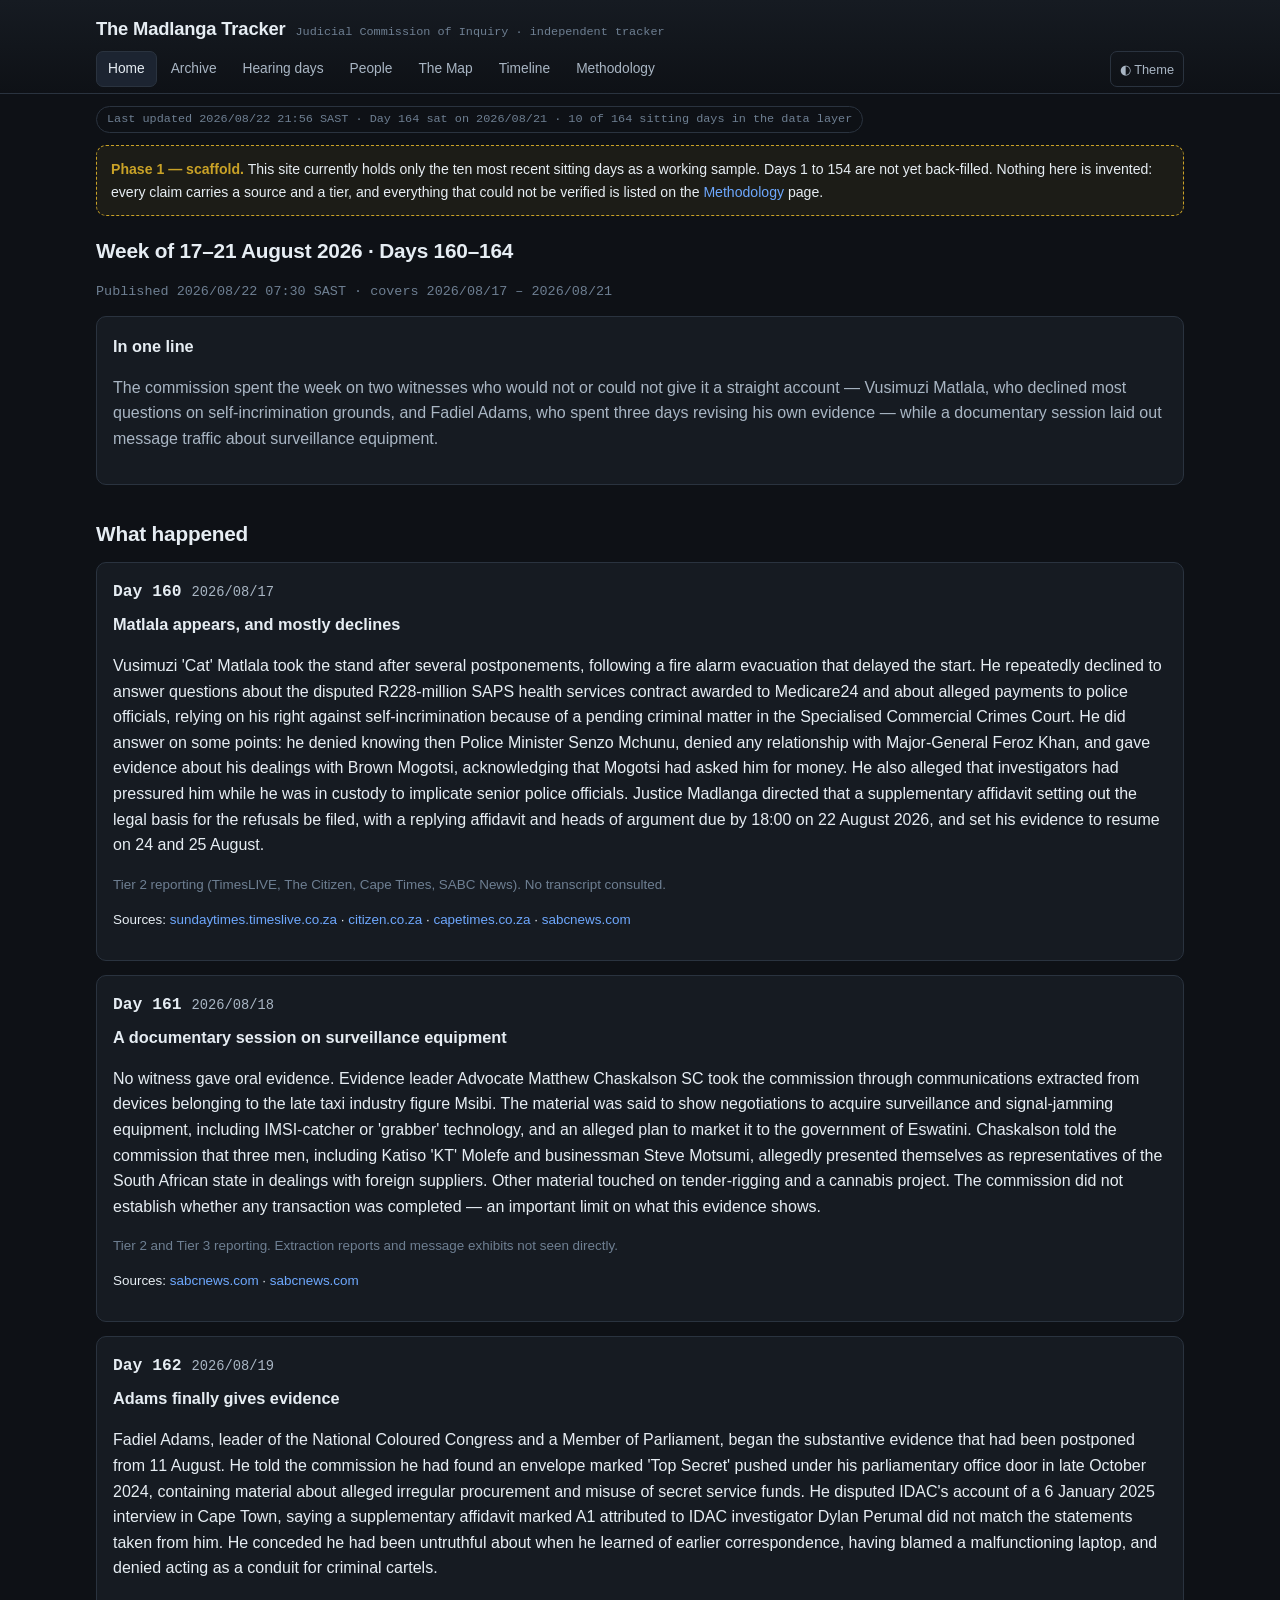
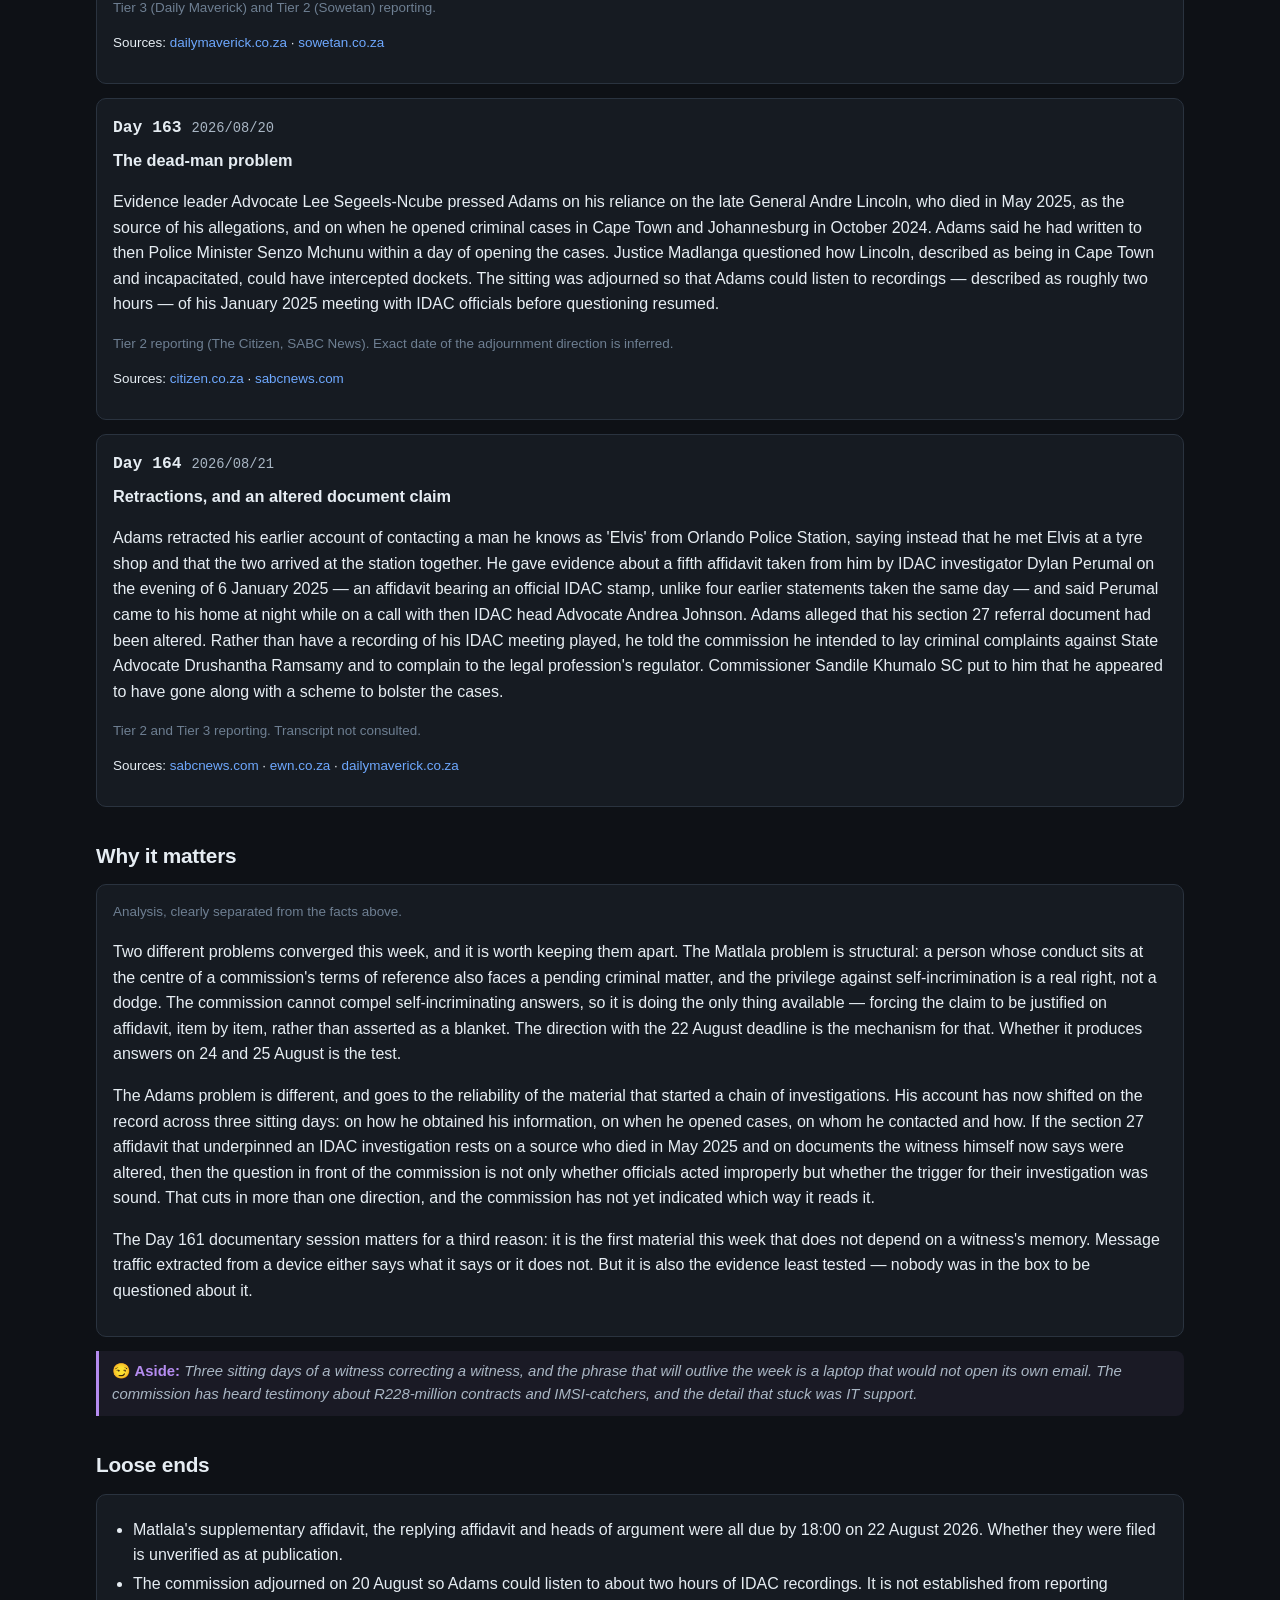
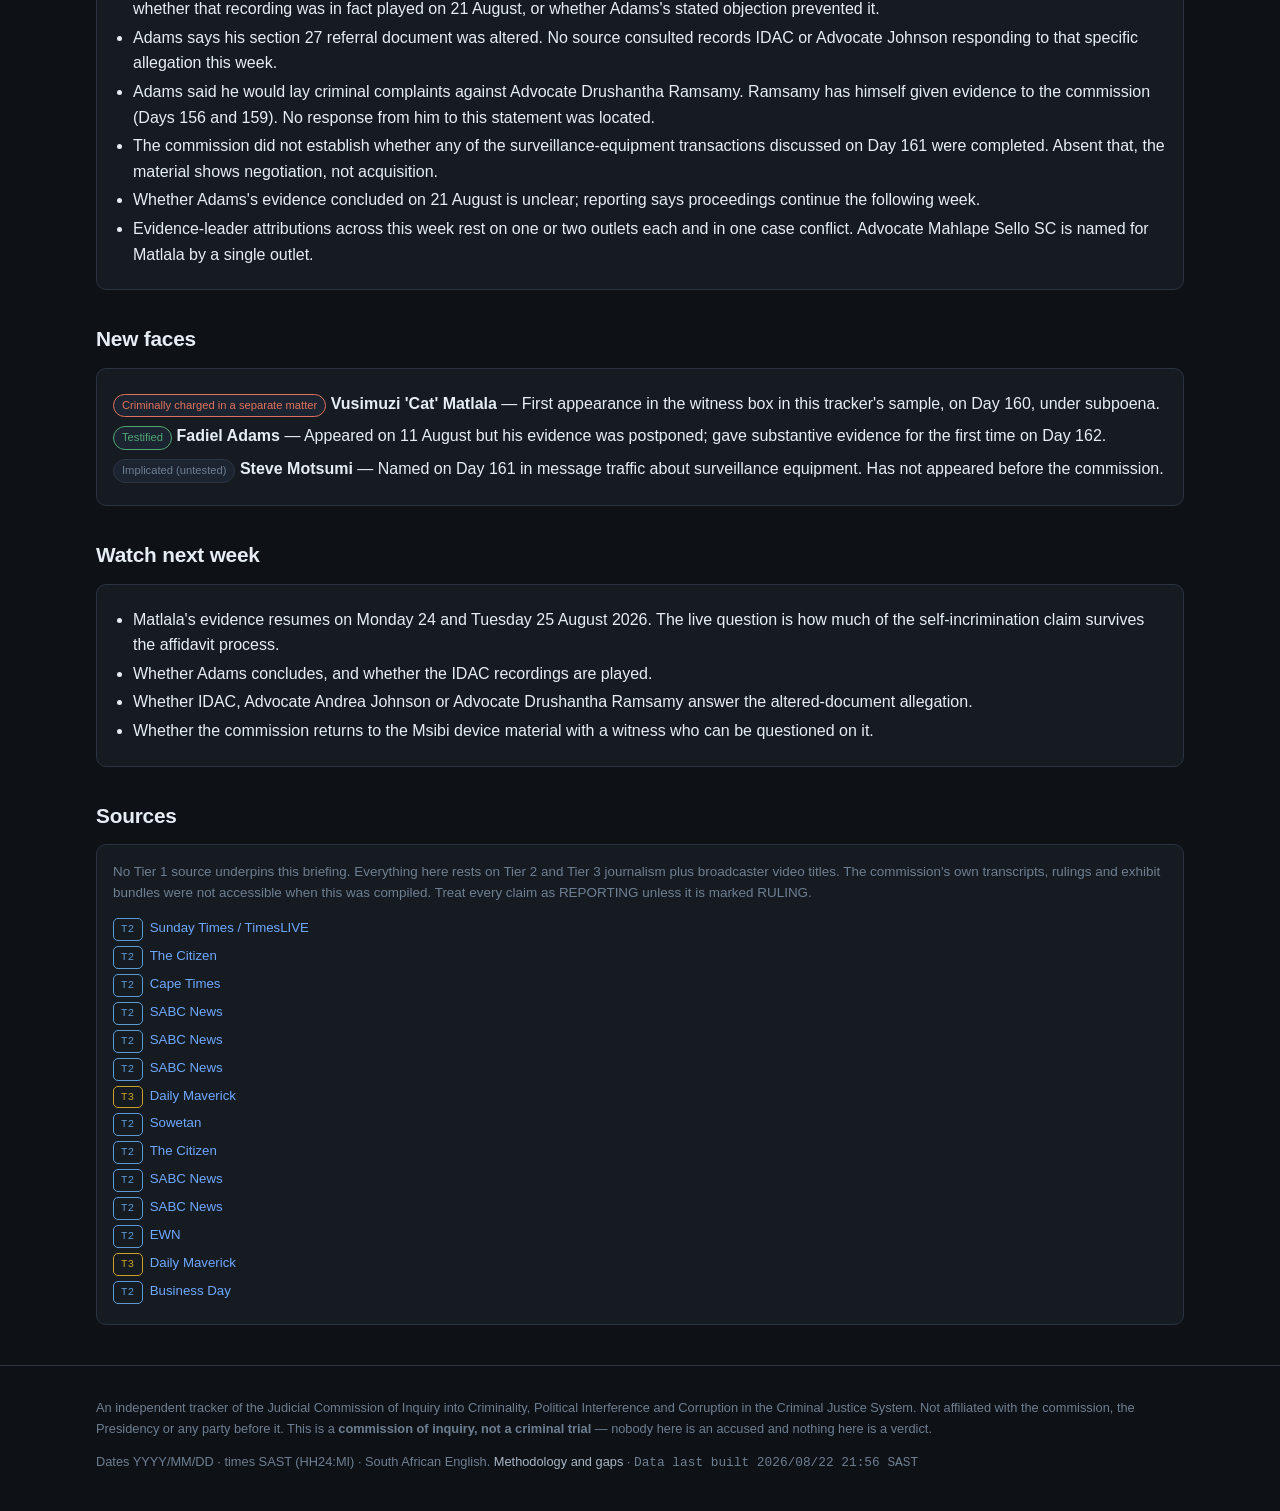
==== index.html @ 0e936487 "Phase 1: data layer, site shell, force-directed map, first briefing Ten most recent sitting days (15" ====
<!doctype html>
<html lang="en-ZA" data-theme="dark">
<head>
<meta charset="utf-8">
<meta name="viewport" content="width=device-width, initial-scale=1">
<title>Home · The Madlanga Tracker</title>
<meta name="description" content="This week's briefing on the Madlanga Commission of Inquiry.">
<meta name="colour-scheme" content="dark light">
<meta name="color-scheme" content="dark light">
<link rel="stylesheet" href="assets/css/app.css">
<link rel="icon" href="data:image/svg+xml,<svg xmlns='http://www.w3.org/2000/svg' viewBox='0 0 32 32'><rect width='32' height='32' rx='6' fill='%230e1116'/><text x='16' y='23' font-size='19' font-family='monospace' text-anchor='middle' fill='%236ea8fe'>M</text></svg>">
</head>
<body>
<main class="wrap" id="main">
<p class="stamp" id="stamp">Loading…</p>

<div class="notice" id="phase-notice"><strong>Phase 1 — scaffold.</strong>
This site currently holds only the ten most recent sitting days as a working sample.
Days 1 to <span id="pn-first">…</span> are not yet back-filled. Nothing here is invented: every
claim carries a source and a tier, and everything that could not be verified is listed on the
<a href="methodology.html">Methodology</a> page.</div>
<div id="brief"></div>
</main>
<script src="assets/js/core.js"></script>

<script>
MT.chrome();

(async () => {
  const [meta, idx] = await Promise.all([MT.data('meta'), MT.briefing('index.json')]);
  document.getElementById('pn-first').textContent = (meta.latest_day - meta.days_in_data);
  document.getElementById('stamp').textContent =
    'Last updated ' + meta.last_updated + ' · Day ' + meta.latest_day + ' sat on ' + meta.latest_day_date +
    ' · ' + meta.days_in_data + ' of ' + meta.latest_day + ' sitting days in the data layer';

  if (!idx.length) { document.getElementById('brief').innerHTML = '<p class="empty">No briefing published yet.</p>'; return; }
  const b = await MT.briefing(idx[0].file);
  const link = (u) => `<a href="${MT.esc(u)}" target="_blank" rel="noopener noreferrer">${MT.esc(MT.host(u))}</a>`;

  document.getElementById('brief').innerHTML = `
    <h2 style="margin-top:8px">${MT.esc(b.title)}</h2>
    <p class="muted small mono">Published ${MT.esc(b.published)} · covers ${MT.esc(b.covers.from)} – ${MT.esc(b.covers.to)}</p>

    <div class="card"><h3 style="margin-top:0">In one line</h3><p class="lead">${MT.esc(b.in_one_line)}</p></div>

    <h2>What happened</h2>
    ${b.what_happened.map(d => `<article class="card">
      <div class="dayhead"><span class="num">Day ${d.day}</span><span class="date">${MT.esc(d.date)}</span></div>
      <h3 style="margin:4px 0 6px">${MT.esc(d.heading)}</h3>
      <p>${MT.esc(d.body)}</p>
      <p class="small muted">${MT.esc(d.tier_note)}</p>
      <p class="small">Sources: ${d.sources.map(link).join(' · ')}</p>
    </article>`).join('')}

    <h2>Why it matters</h2>
    <div class="card"><p class="small muted" style="margin-top:0">Analysis, clearly separated from the facts above.</p>
      ${b.why_it_matters.split('\n\n').map(p => `<p>${MT.esc(p)}</p>`).join('')}</div>

    ${b.aside ? `<p class="aside-joke">${MT.esc(b.aside)}</p>` : ''}

    <h2>Loose ends</h2>
    <div class="card"><ul class="tight">${b.loose_ends.map(x => `<li>${MT.esc(x)}</li>`).join('')}</ul></div>

    <h2>New faces</h2>
    <div class="card">${b.new_faces.map(n =>
      `<p style="margin:6px 0">${MT.statusPill(n.status)} <strong>${MT.esc(n.name)}</strong> — ${MT.esc(n.note)}</p>`).join('')}</div>

    <h2>Watch next week</h2>
    <div class="card"><ul class="tight">${b.watch_next_week.map(x => `<li>${MT.esc(x)}</li>`).join('')}</ul></div>

    <h2>Sources</h2>
    <div class="card">
      <p class="small muted" style="margin-top:0">${MT.esc(b.tier_summary)}</p>
      ${MT.sourceList(b.sources.map(s => ({...s, retrieved: '', partial: false})))}
    </div>`;
})().catch(e => document.getElementById('brief').innerHTML =
  '<p class="empty">Could not load the briefing: ' + MT.esc(e.message) + '</p>');

</script>
</body>
</html>
---- assets/css/app.css ----
/* The Madlanga Tracker — dark-mode default, mobile-first, no framework, no build step. */

:root {
  --bg:        #0e1116;
  --bg-2:      #161b22;
  --bg-3:      #1c2431;
  --line:      #2a333f;
  --line-soft: #212936;
  --fg:        #e6edf3;
  --fg-2:      #a9b6c4;
  --fg-3:      #6e7f92;
  --accent:    #6ea8fe;
  --accent-2:  #b58cf0;

  --t1: #4ea672;   /* EVIDENCE  */
  --t2: #5b9bd5;   /* mainstream */
  --t3: #c9a227;   /* investigative */
  --t4: #6e7f92;   /* reference */
  --ruling: #b58cf0;
  --court:  #4ea672;
  --warn:   #e2725b;

  --ws-kzn-pktt: #e2725b;
  --ws-idac-npa: #5b9bd5;
  --ws-matlala-saps-contract: #c9a227;
  --ws-crime-intelligence: #7d9e5c;
  --ws-political-interference: #9b7bb8;

  --radius: 10px;
  --mono: ui-monospace, SFMono-Regular, "SF Mono", Menlo, Consolas, monospace;
  --sans: -apple-system, BlinkMacSystemFont, "Segoe UI", Inter, Roboto, "Helvetica Neue", Arial, sans-serif;
  --maxw: 1120px;
}

html[data-theme="light"] {
  --bg: #fbfcfd; --bg-2: #ffffff; --bg-3: #f2f5f8;
  --line: #d8e0e8; --line-soft: #e8eef4;
  --fg: #16202b; --fg-2: #4c5c6d; --fg-3: #78899b;
  --accent: #1f5fbf; --accent-2: #7040b8;
  --t1:#1f7a4d; --t2:#1f5fbf; --t3:#96760d; --t4:#78899b;
  --ruling:#7040b8; --court:#1f7a4d; --warn:#b8442c;
}

* { box-sizing: border-box; }

html { -webkit-text-size-adjust: 100%; }

body {
  margin: 0;
  background: var(--bg);
  color: var(--fg);
  font-family: var(--sans);
  font-size: 16px;
  line-height: 1.6;
  -webkit-font-smoothing: antialiased;
}

a { color: var(--accent); text-decoration: none; }
a:hover { text-decoration: underline; }

.wrap { max-width: var(--maxw); margin: 0 auto; padding: 0 16px; }

/* ---------- header ---------- */
header.site {
  border-bottom: 1px solid var(--line);
  background: linear-gradient(180deg, var(--bg-2), var(--bg));
  position: sticky; top: 0; z-index: 40;
  backdrop-filter: blur(8px);
}
.brand { display: flex; align-items: baseline; gap: 10px; padding: 14px 0 8px; flex-wrap: wrap; }
.brand h1 { font-size: 1.15rem; margin: 0; letter-spacing: -0.01em; }
.brand h1 a { color: var(--fg); }
.brand .sub { color: var(--fg-3); font-size: 0.74rem; font-family: var(--mono); }
nav.site { display: flex; gap: 2px; overflow-x: auto; padding-bottom: 6px; scrollbar-width: none; }
nav.site::-webkit-scrollbar { display: none; }
nav.site a {
  color: var(--fg-2); font-size: 0.86rem; padding: 6px 11px; border-radius: 7px;
  white-space: nowrap; border: 1px solid transparent;
}
nav.site a:hover { background: var(--bg-3); text-decoration: none; color: var(--fg); }
nav.site a[aria-current="page"] { background: var(--bg-3); color: var(--fg); border-color: var(--line); }
.theme-btn {
  margin-left: auto; background: none; border: 1px solid var(--line); color: var(--fg-2);
  border-radius: 7px; padding: 5px 9px; cursor: pointer; font-size: 0.8rem; flex: none;
}

/* ---------- layout ---------- */
main { padding: 26px 0 72px; }
h2 { font-size: 1.3rem; margin: 32px 0 12px; letter-spacing: -0.01em; }
h3 { font-size: 1.02rem; margin: 22px 0 8px; }
.lead { color: var(--fg-2); }
.muted { color: var(--fg-3); }
.small { font-size: 0.84rem; }
.mono { font-family: var(--mono); }

.stamp {
  font-family: var(--mono); font-size: 0.74rem; color: var(--fg-3);
  border: 1px solid var(--line); border-radius: 999px; padding: 3px 10px; display: inline-block;
}

.card {
  background: var(--bg-2); border: 1px solid var(--line); border-radius: var(--radius);
  padding: 16px; margin-bottom: 14px;
}
.grid { display: grid; gap: 12px; }
@media (min-width: 720px) { .grid.two { grid-template-columns: 1fr 1fr; } }

/* ---------- badges ---------- */
.badge {
  display: inline-block; font-family: var(--mono); font-size: 0.66rem; letter-spacing: 0.05em;
  text-transform: uppercase; padding: 2px 7px; border-radius: 5px; border: 1px solid;
  vertical-align: middle; white-space: nowrap;
}
.tier-1 { color: var(--t1); border-color: var(--t1); }
.tier-2 { color: var(--t2); border-color: var(--t2); }
.tier-3 { color: var(--t3); border-color: var(--t3); }
.tier-4 { color: var(--t4); border-color: var(--t4); }
.lbl-EVIDENCE  { color: var(--t1); border-color: var(--t1); }
.lbl-RULING    { color: var(--ruling); border-color: var(--ruling); }
.lbl-COURT     { color: var(--court); border-color: var(--court); }
.lbl-REPORTING { color: var(--t3); border-color: var(--t3); }
.lbl-PARTIAL   { color: var(--warn); border-color: var(--warn); }

.status {
  display: inline-block; font-size: 0.7rem; padding: 2px 8px; border-radius: 999px;
  border: 1px solid var(--line); background: var(--bg-3); color: var(--fg-2); white-space: nowrap;
}
.status[data-s="Testified"] { color: var(--t1); border-color: var(--t1); }
.status[data-s^="Implicated (denied)"] { color: var(--accent-2); border-color: var(--accent-2); }
.status[data-s^="Implicated (not"] { color: var(--t3); border-color: var(--t3); }
.status[data-s^="Implicated (unt"] { color: var(--fg-3); }
.status[data-s^="Criminally"] { color: var(--warn); border-color: var(--warn); }
.status[data-s="Commission official"] { color: var(--t2); border-color: var(--t2); }

.ws-dot { display:inline-block; width:9px; height:9px; border-radius:50%; margin-right:6px; vertical-align: baseline; }

/* ---------- aside / humour ---------- */
.aside-joke {
  font-style: italic; color: var(--fg-2); border-left: 3px solid var(--accent-2);
  background: color-mix(in srgb, var(--accent-2) 7%, transparent);
  padding: 9px 13px; border-radius: 0 8px 8px 0; margin: 14px 0; font-size: 0.93rem;
}
.aside-joke::before { content: "😏 Aside: "; font-style: normal; font-weight: 600; color: var(--accent-2); }

/* ---------- day cards ---------- */
.day { border-left: 3px solid var(--line); }
.day .head, .dayhead { display: flex; gap: 10px; align-items: baseline; flex-wrap: wrap; margin-bottom: 6px; }
.dayhead .num { font-family: var(--mono); font-size: 1.02rem; font-weight: 700; }
.dayhead .date { font-family: var(--mono); color: var(--fg-2); font-size: 0.86rem; }
.day .num { font-family: var(--mono); font-size: 1.02rem; font-weight: 700; }
.day .date { font-family: var(--mono); color: var(--fg-2); font-size: 0.86rem; }
.day .who { color: var(--fg-2); font-size: 0.88rem; }
.day p.sum { margin: 8px 0; }
details { margin-top: 8px; }
details > summary {
  cursor: pointer; color: var(--fg-2); font-size: 0.85rem; list-style: none;
  padding: 5px 0; user-select: none;
}
details > summary::-webkit-details-marker { display: none; }
details > summary::before { content: "▸ "; color: var(--fg-3); }
details[open] > summary::before { content: "▾ "; }
blockquote.q {
  margin: 8px 0; padding: 7px 12px; border-left: 2px solid var(--fg-3);
  background: var(--bg-3); border-radius: 0 7px 7px 0; font-size: 0.93rem;
}
blockquote.q cite { display: block; color: var(--fg-3); font-size: 0.78rem; font-style: normal; margin-top: 4px; }
ul.tight { margin: 6px 0; padding-left: 20px; }
ul.tight li { margin: 3px 0; }
ul.srcs { list-style: none; padding: 0; margin: 6px 0 0; }
ul.srcs li { font-size: 0.83rem; margin: 4px 0; display: flex; gap: 7px; align-items: baseline; }

/* ---------- controls ---------- */
.controls {
  display: flex; gap: 8px; flex-wrap: wrap; align-items: center;
  background: var(--bg-2); border: 1px solid var(--line); border-radius: var(--radius);
  padding: 11px; margin-bottom: 16px;
}
input[type="search"], input[type="text"], input[type="date"], select {
  background: var(--bg-3); border: 1px solid var(--line); color: var(--fg);
  border-radius: 7px; padding: 7px 10px; font: inherit; font-size: 0.88rem; min-width: 0;
}
input[type="search"] { flex: 1 1 190px; }
label.ctl { font-size: 0.8rem; color: var(--fg-2); display: flex; align-items: center; gap: 6px; }
button.chip {
  background: var(--bg-3); border: 1px solid var(--line); color: var(--fg-2);
  border-radius: 999px; padding: 5px 11px; font-size: 0.79rem; cursor: pointer;
}
button.chip[aria-pressed="true"] { border-color: var(--accent); color: var(--fg); background: color-mix(in srgb, var(--accent) 15%, var(--bg-3)); }
button.chip:hover { color: var(--fg); }
button.act {
  background: var(--accent); border: 1px solid var(--accent); color: #08131f;
  border-radius: 7px; padding: 6px 13px; font-size: 0.84rem; font-weight: 600; cursor: pointer;
}
html[data-theme="light"] button.act { color: #fff; }

/* ---------- people ---------- */
.people-grid { display: grid; gap: 12px; grid-template-columns: repeat(auto-fill, minmax(238px, 1fr)); }
.pcard { display: flex; gap: 12px; align-items: flex-start; }
.pcard:hover { border-color: var(--accent); }
.avatar {
  width: 46px; height: 46px; border-radius: 50%; flex: none; object-fit: cover;
  display: grid; place-items: center; font-weight: 700; font-size: 0.95rem;
  background: var(--bg-3); border: 1px solid var(--line); color: var(--fg-2);
}
.pcard .nm { font-weight: 600; font-size: 0.95rem; line-height: 1.3; }
.pcard .rl { color: var(--fg-3); font-size: 0.79rem; margin: 2px 0 6px; }

/* ---------- timeline ---------- */
.tl { position: relative; padding-left: 26px; }
.tl::before { content: ""; position: absolute; left: 7px; top: 4px; bottom: 4px; width: 2px; background: var(--line); }
.tl .ev { position: relative; margin-bottom: 16px; }
.tl .ev::before {
  content: ""; position: absolute; left: -23px; top: 7px; width: 10px; height: 10px;
  border-radius: 50%; background: var(--bg); border: 2px solid var(--fg-3);
}
.tl .ev .d { font-family: var(--mono); font-size: 0.79rem; color: var(--fg-3); }

/* ---------- graph ---------- */
#graph-wrap {
  position: relative; background: var(--bg-2); border: 1px solid var(--line);
  border-radius: var(--radius); overflow: hidden; touch-action: none;
}
#graph { display: block; width: 100%; height: 72vh; min-height: 460px; cursor: grab; }
#graph.dragging { cursor: grabbing; }
#graph text { font-family: var(--sans); font-size: 10px; fill: var(--fg-2); pointer-events: none; }
#graph .link { stroke-linecap: round; }
#graph .link:hover { stroke-width: 4; }
#graph .nodeg { cursor: pointer; }
#graph .nodeg:hover circle, #graph .nodeg:hover rect { stroke: var(--fg); stroke-width: 2.5; }
.gpanel {
  position: absolute; right: 10px; top: 10px; width: min(320px, calc(100% - 20px));
  background: var(--bg-3); border: 1px solid var(--line); border-radius: 9px;
  padding: 12px; font-size: 0.85rem; max-height: calc(100% - 20px); overflow: auto; display: none;
}
.gpanel.on { display: block; }
.gpanel .x { float: right; cursor: pointer; color: var(--fg-3); border:0; background:none; font-size: 1.05rem; }
.ghint {
  position: absolute; left: 10px; bottom: 10px; font-size: 0.74rem; color: var(--fg-3);
  background: color-mix(in srgb, var(--bg) 78%, transparent); padding: 4px 9px; border-radius: 6px;
  pointer-events: none;
}
.legend { display: flex; gap: 12px; flex-wrap: wrap; font-size: 0.78rem; color: var(--fg-2); margin-top: 10px; }
.legend span { display: flex; align-items: center; gap: 5px; }
.swatch { width: 20px; height: 3px; border-radius: 2px; display: inline-block; }

.empty { text-align: center; color: var(--fg-3); padding: 40px 16px; font-size: 0.9rem; }

footer.site {
  border-top: 1px solid var(--line); margin-top: 40px; padding: 20px 0 40px;
  color: var(--fg-3); font-size: 0.8rem;
}
footer.site a { color: var(--fg-2); }

.notice {
  border: 1px dashed var(--t3); border-radius: var(--radius); padding: 12px 14px;
  background: color-mix(in srgb, var(--t3) 8%, transparent); font-size: 0.88rem; margin-bottom: 18px;
}
.notice strong { color: var(--t3); }

@media (prefers-reduced-motion: reduce) { * { animation: none !important; transition: none !important; } }
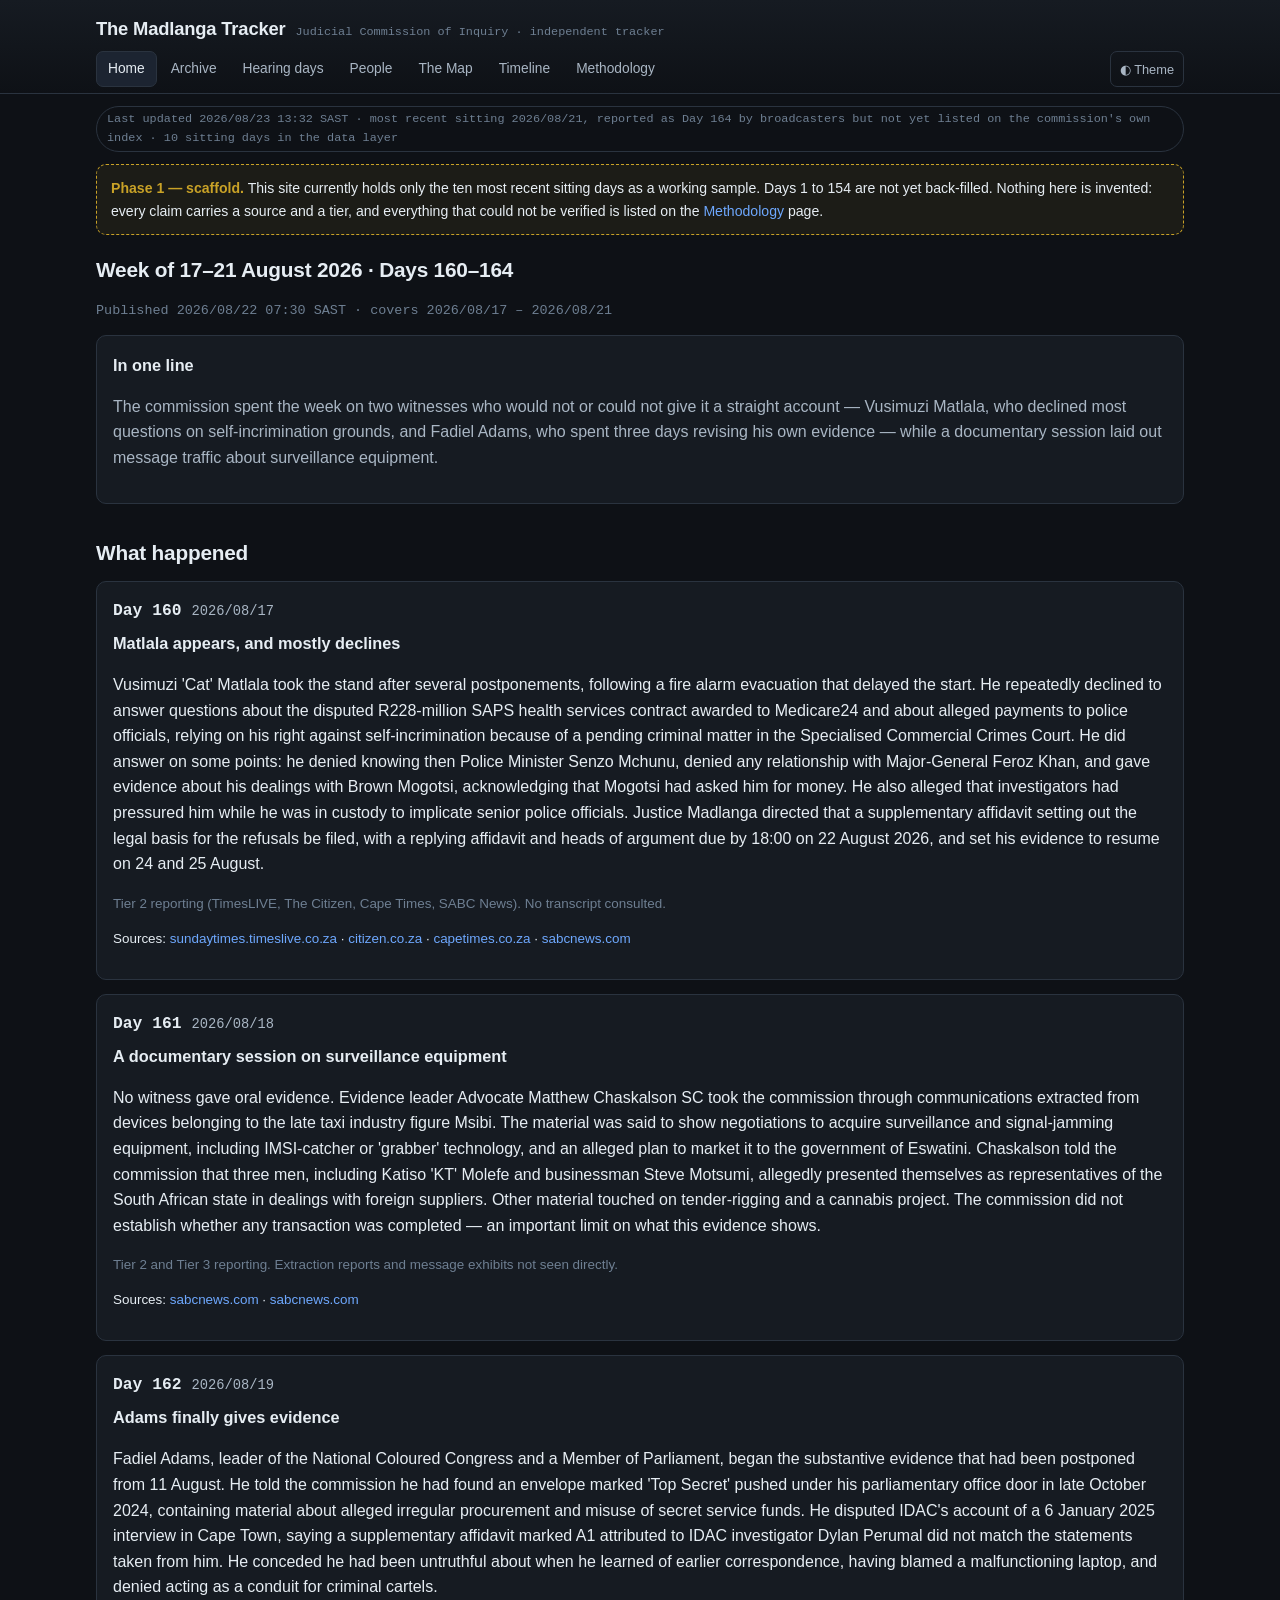
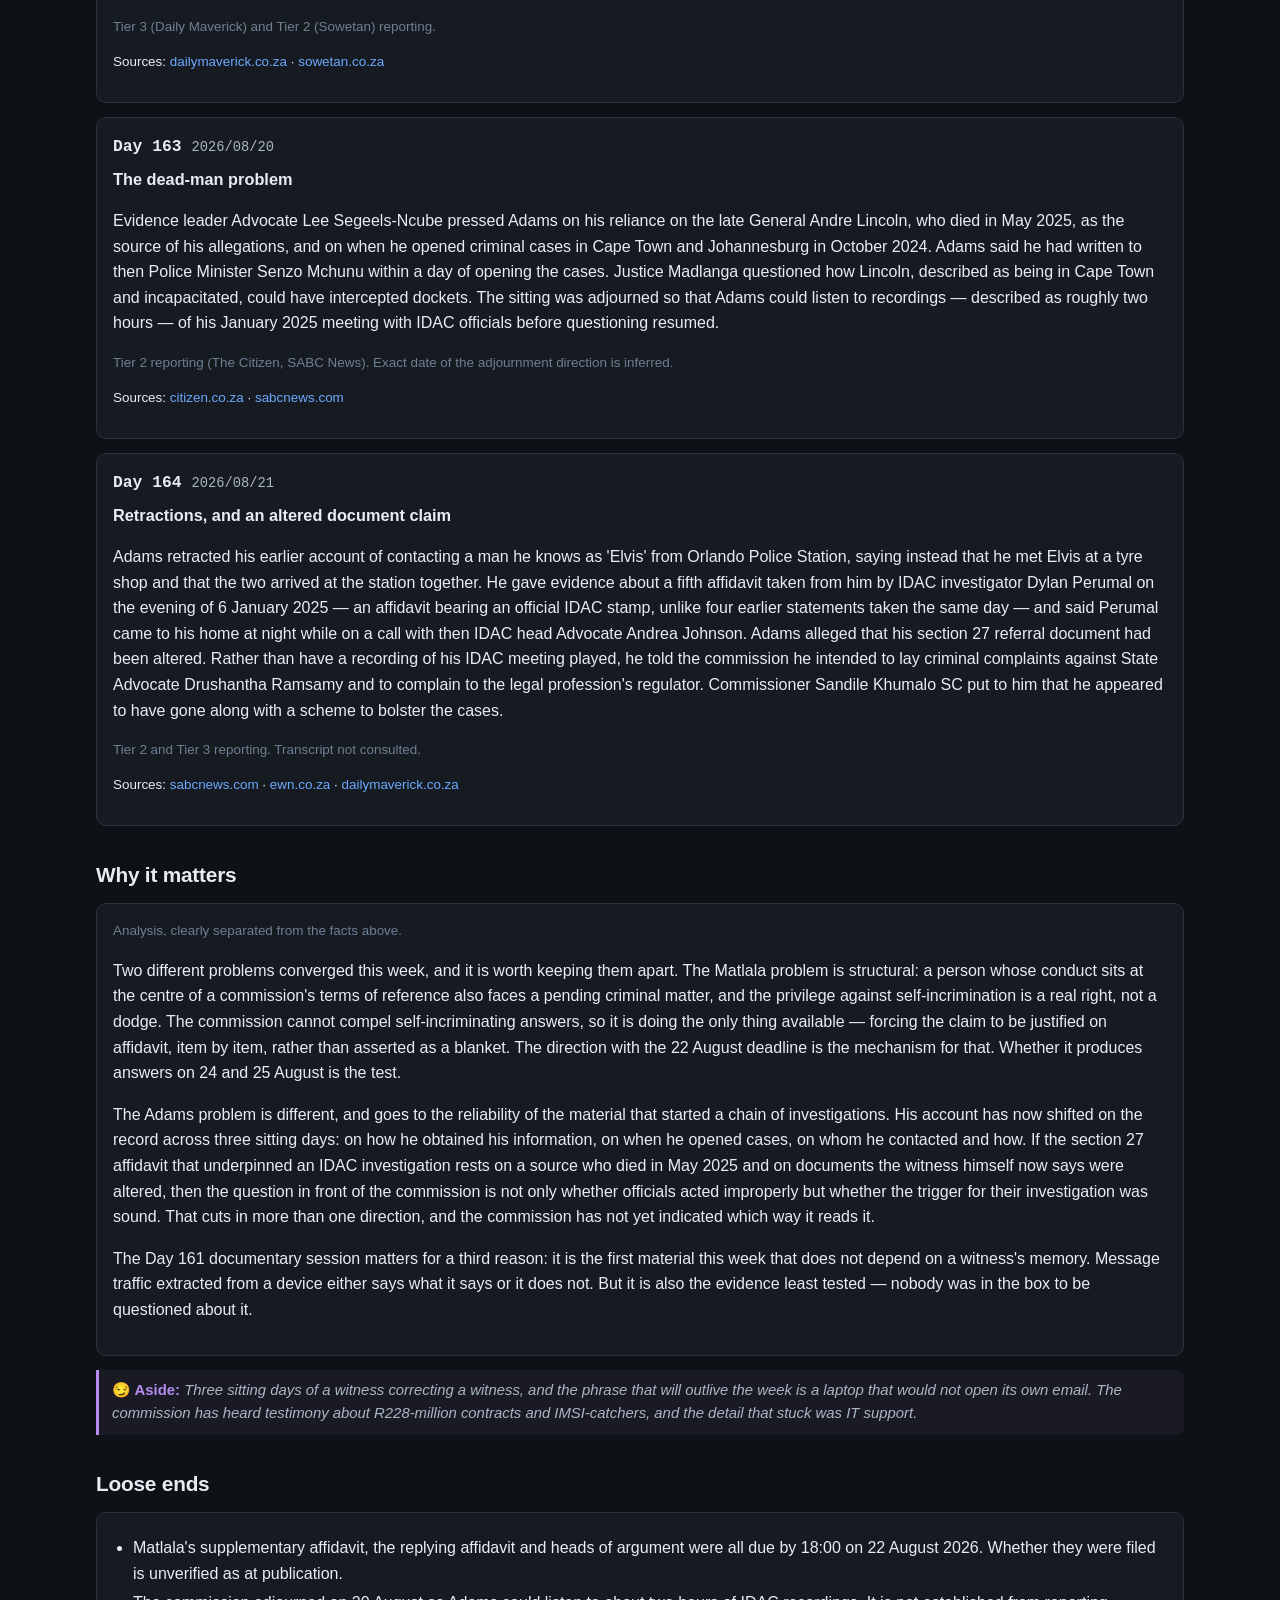
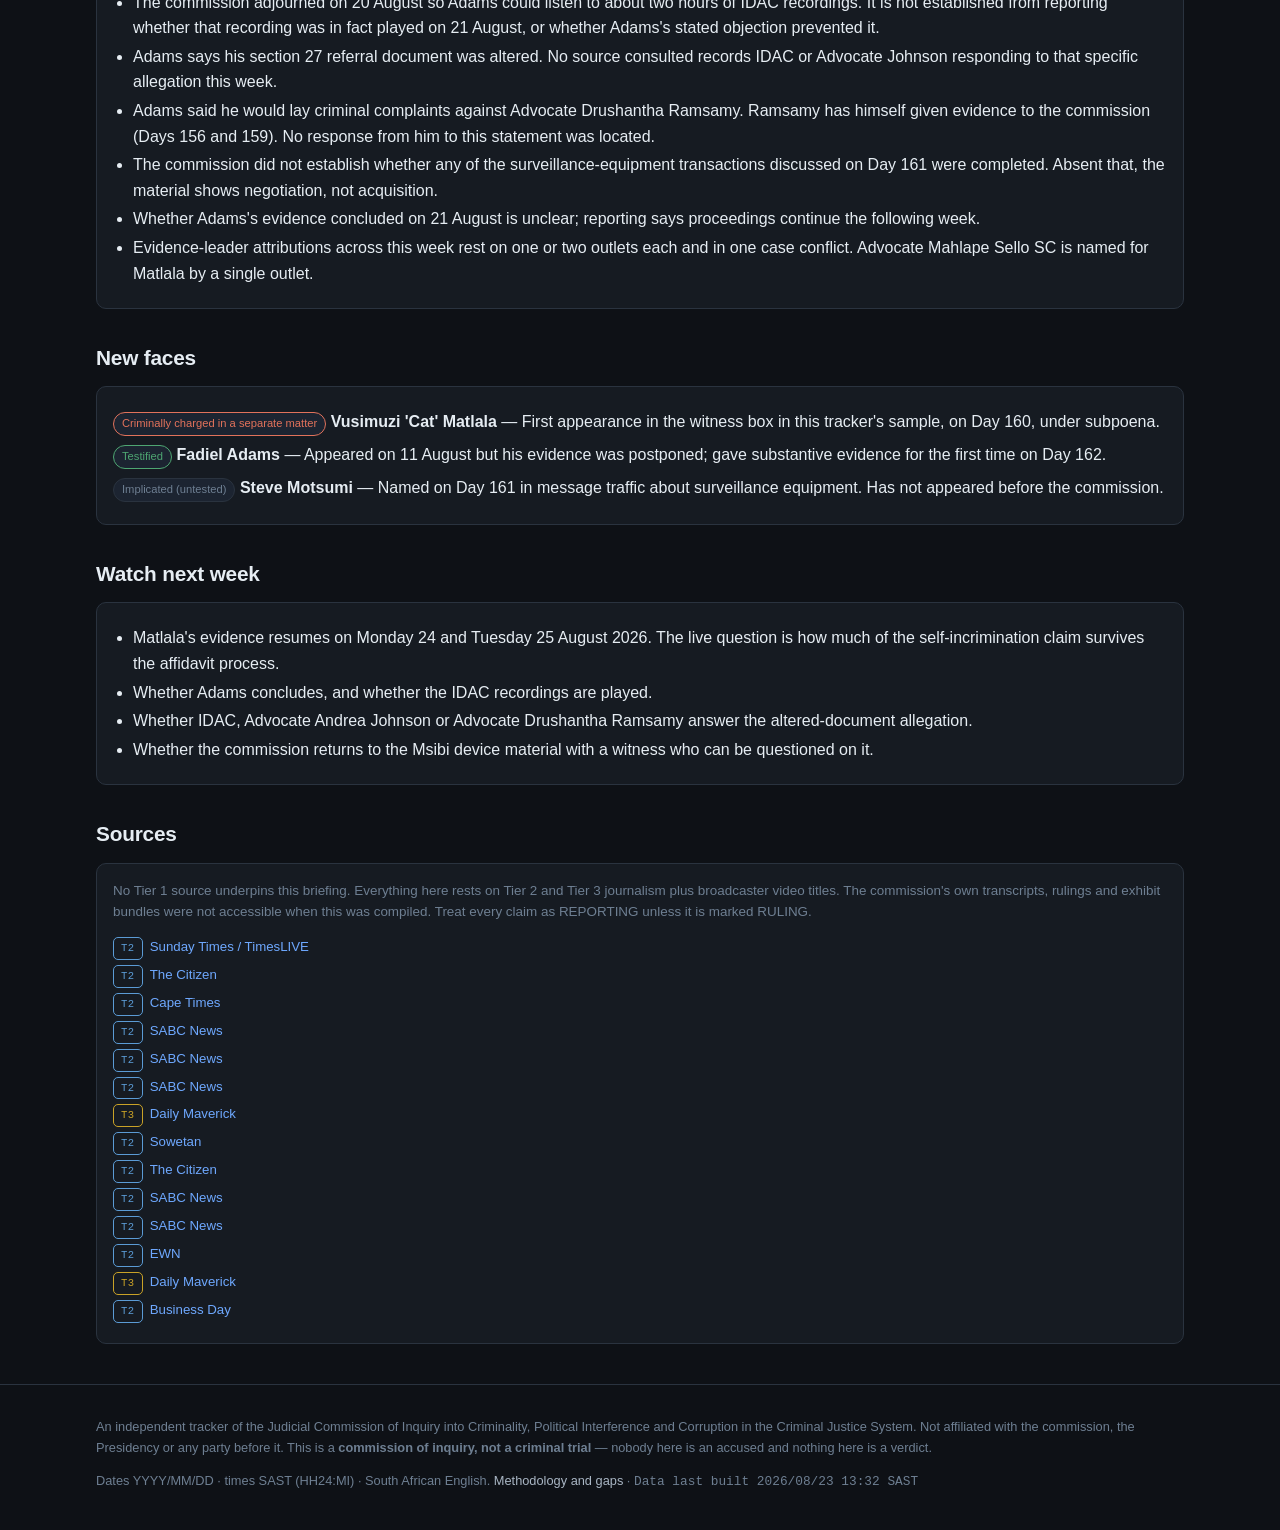
==== commit d662f0a3: "Stop asserting Day 164 as fact in the header stamp" ====
--- a/index.html
+++ b/index.html
@@ -30,8 +30,10 @@
   const [meta, idx] = await Promise.all([MT.data('meta'), MT.briefing('index.json')]);
   document.getElementById('pn-first').textContent = (meta.latest_day - meta.days_in_data);
   document.getElementById('stamp').textContent =
-    'Last updated ' + meta.last_updated + ' · Day ' + meta.latest_day + ' sat on ' + meta.latest_day_date +
-    ' · ' + meta.days_in_data + ' of ' + meta.latest_day + ' sitting days in the data layer';
+    'Last updated ' + meta.last_updated + ' · most recent sitting ' + meta.latest_day_date +
+    (meta.latest_day_verified ? ', Day ' + meta.latest_day : ', reported as Day ' + meta.latest_day +
+     ' by broadcasters but not yet listed on the commission\'s own index') +
+    ' · ' + meta.days_in_data + ' sitting days in the data layer';
 
   if (!idx.length) { document.getElementById('brief').innerHTML = '<p class="empty">No briefing published yet.</p>'; return; }
   const b = await MT.briefing(idx[0].file);
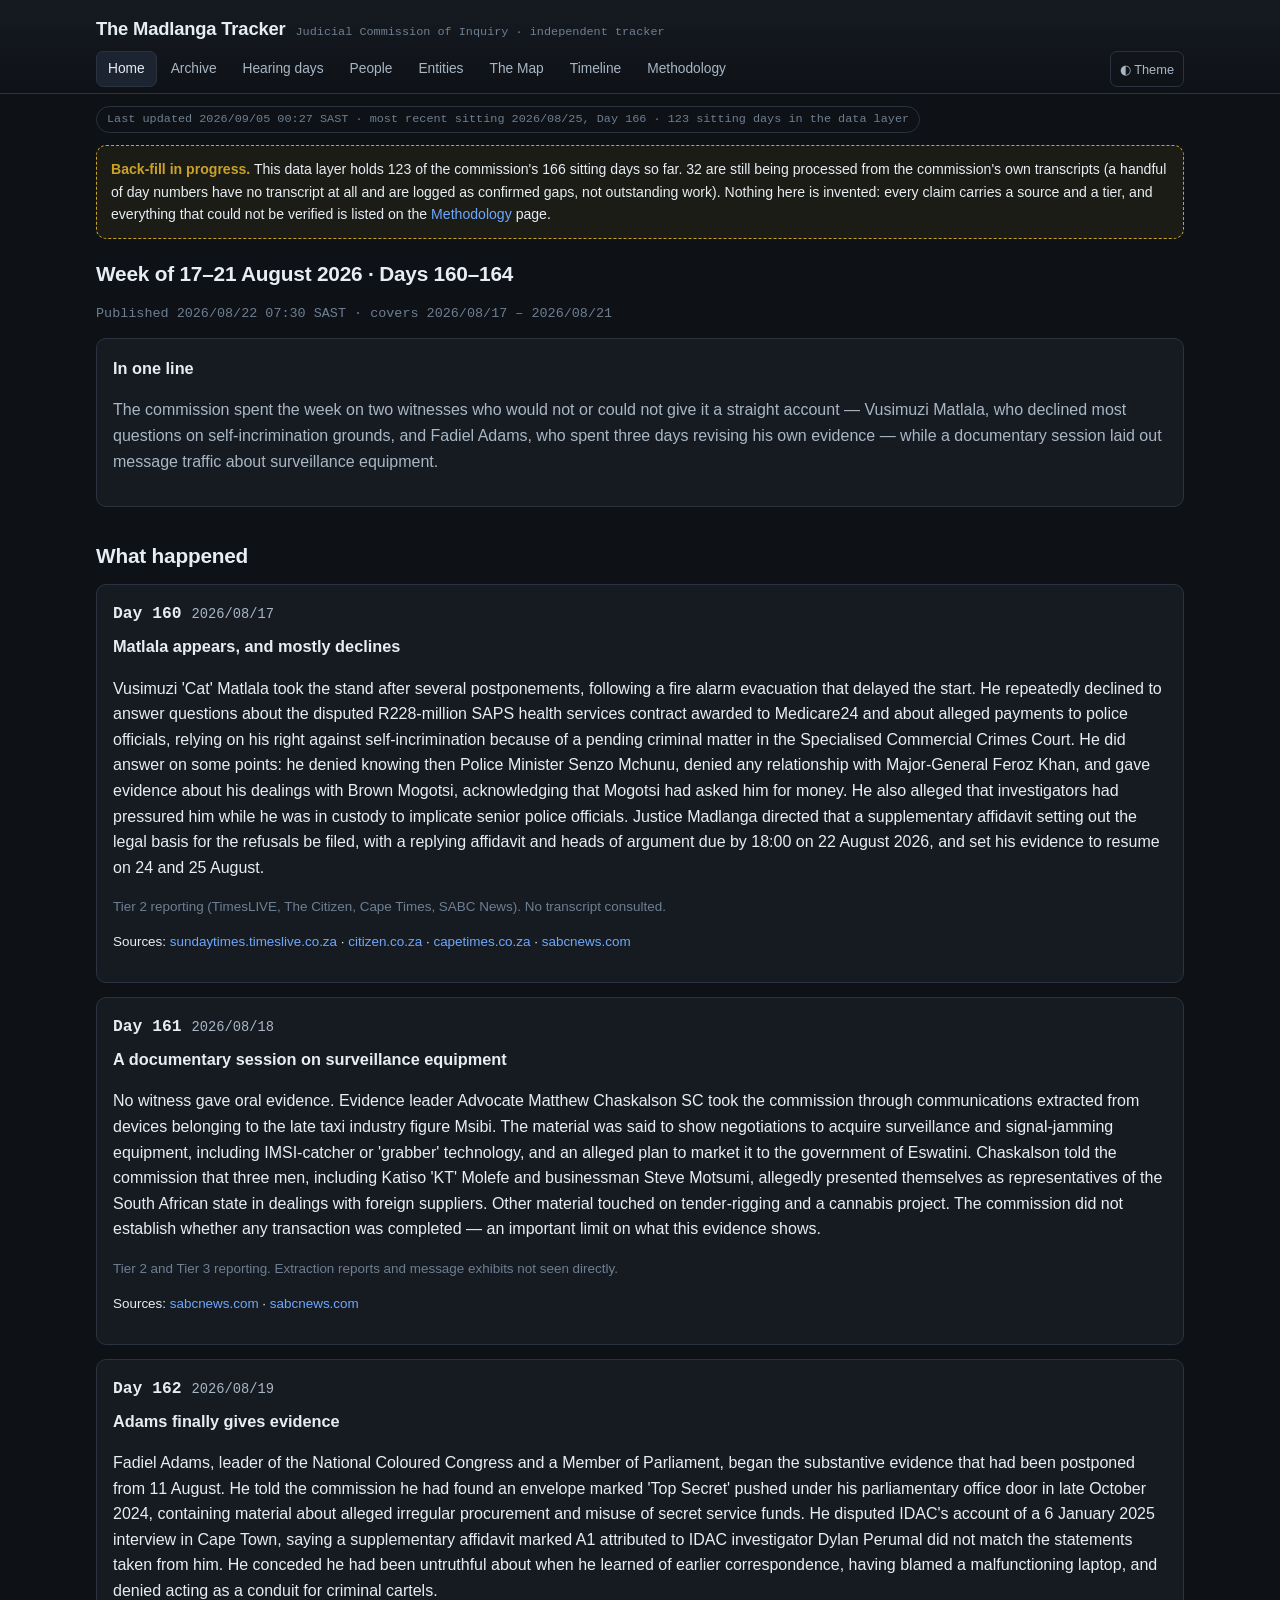
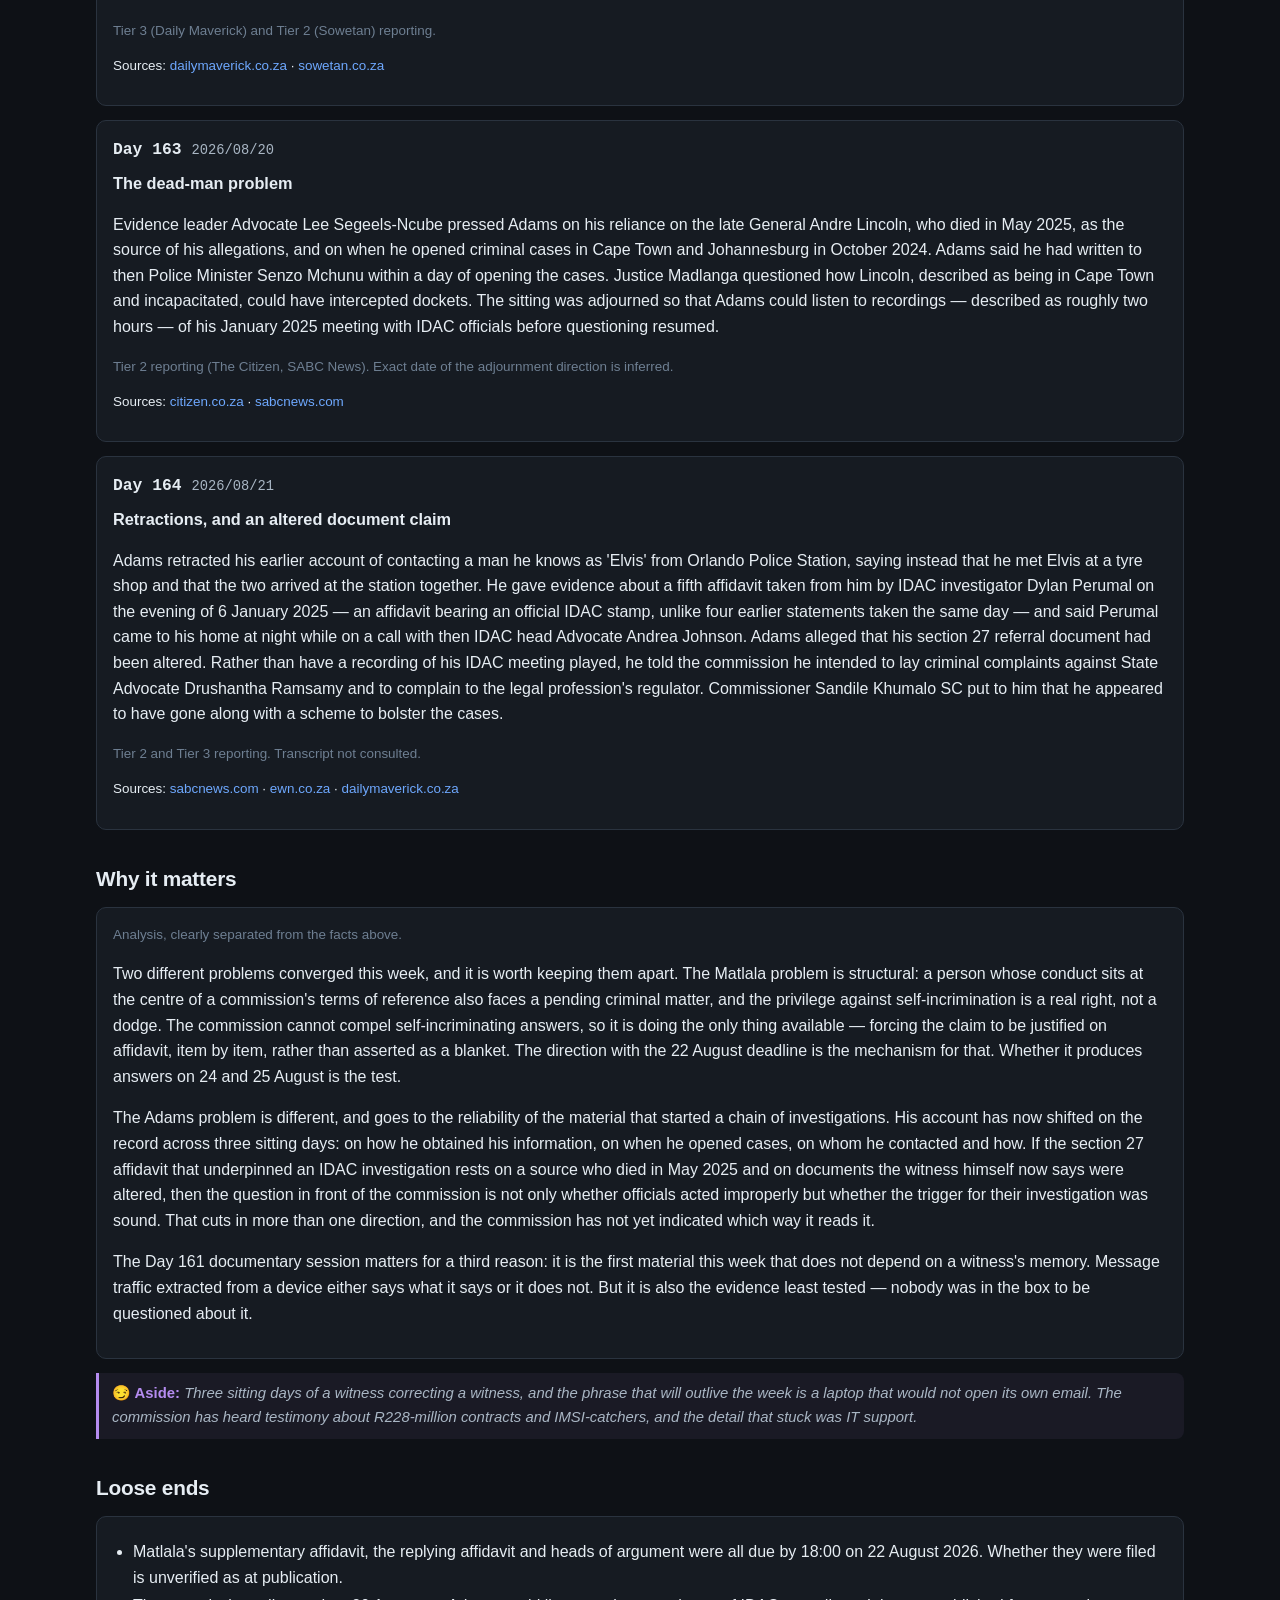
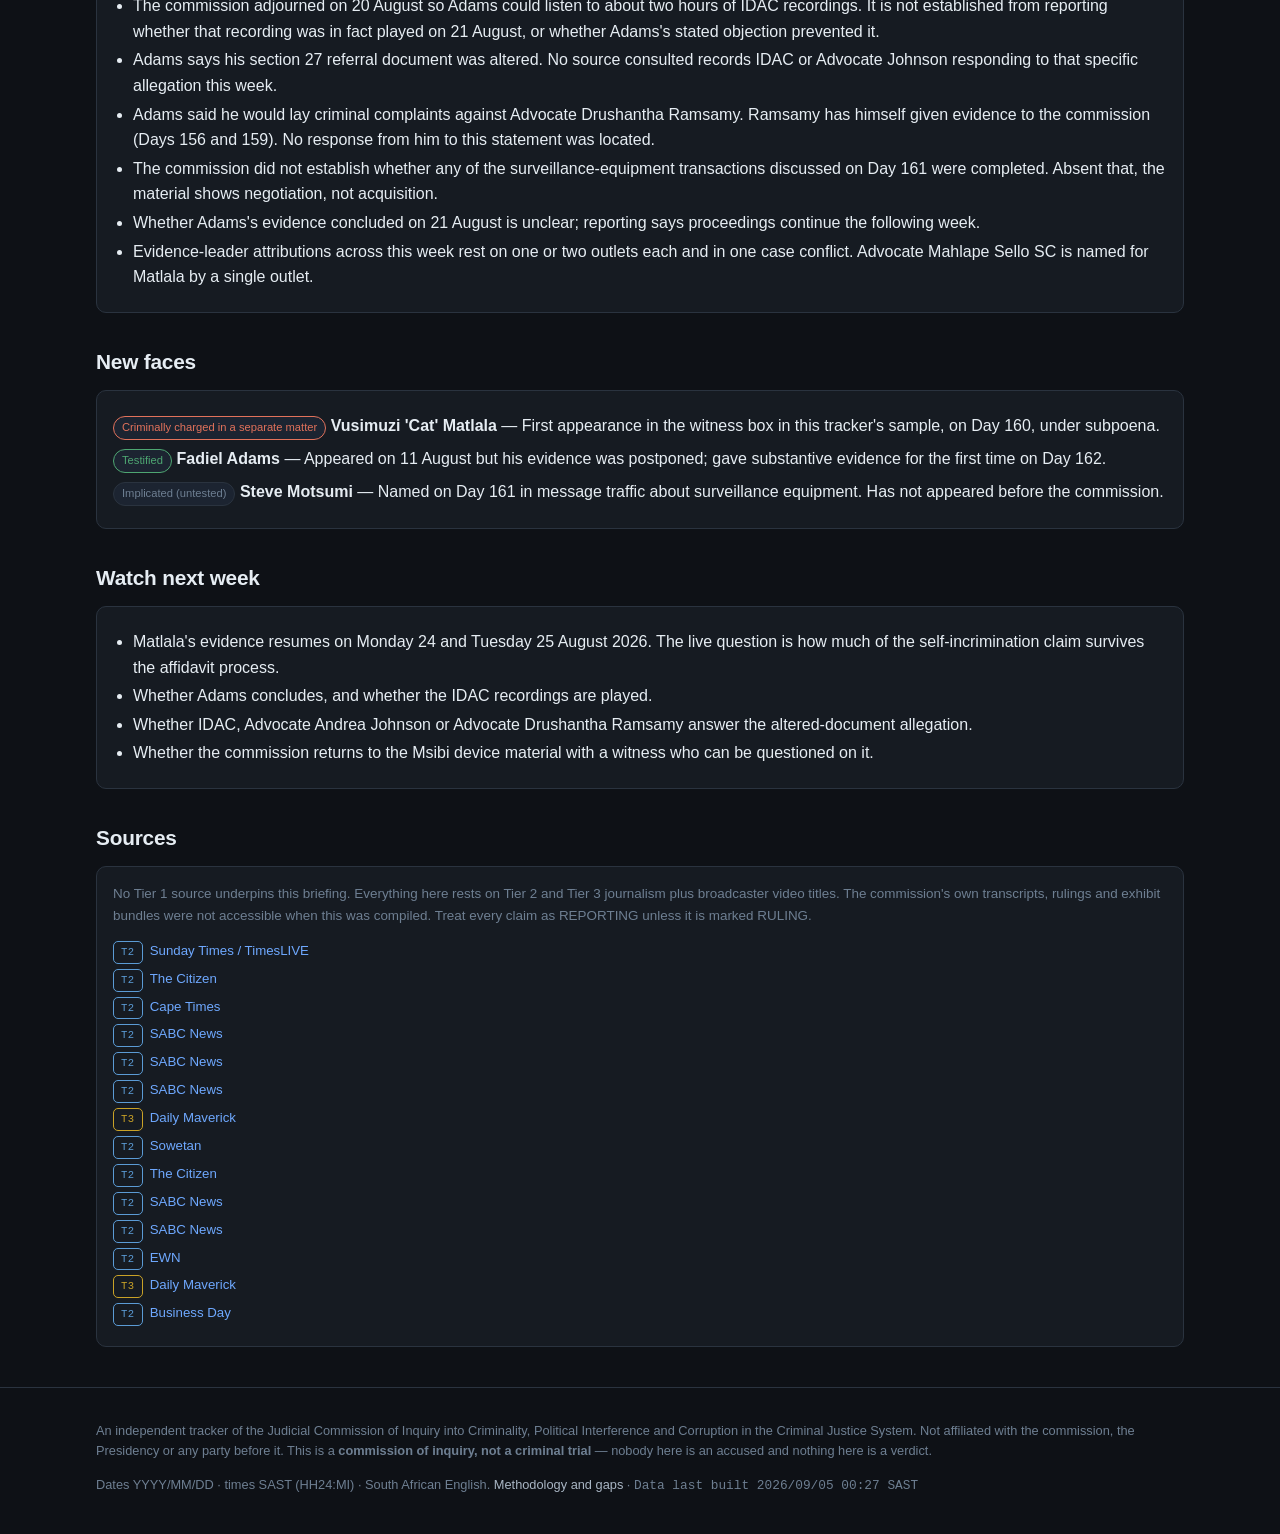
==== commit 66203bad: "Phase 2: back-fill Days 110-118" ====
--- a/index.html
+++ b/index.html
@@ -14,10 +14,12 @@
 <main class="wrap" id="main">
 <p class="stamp" id="stamp">Loading…</p>
 
-<div class="notice" id="phase-notice"><strong>Phase 1 — scaffold.</strong>
-This site currently holds only the ten most recent sitting days as a working sample.
-Days 1 to <span id="pn-first">…</span> are not yet back-filled. Nothing here is invented: every
-claim carries a source and a tier, and everything that could not be verified is listed on the
+<div class="notice" id="phase-notice"><strong>Back-fill in progress.</strong>
+This data layer holds <span id="pn-have">…</span> of the commission's <span id="pn-total">…</span>
+sitting days so far. <span id="pn-outstanding">…</span> are still being processed from the
+commission's own transcripts (a handful of day numbers have no transcript at all and are logged as
+confirmed gaps, not outstanding work). Nothing here is invented: every claim carries a source and a
+tier, and everything that could not be verified is listed on the
 <a href="methodology.html">Methodology</a> page.</div>
 <div id="brief"></div>
 </main>
@@ -28,7 +30,9 @@
 
 (async () => {
   const [meta, idx] = await Promise.all([MT.data('meta'), MT.briefing('index.json')]);
-  document.getElementById('pn-first').textContent = (meta.latest_day - meta.days_in_data);
+  document.getElementById('pn-have').textContent = meta.days_in_data;
+  document.getElementById('pn-total').textContent = meta.latest_day;
+  document.getElementById('pn-outstanding').textContent = meta.days_outstanding;
   document.getElementById('stamp').textContent =
     'Last updated ' + meta.last_updated + ' · most recent sitting ' + meta.latest_day_date +
     (meta.latest_day_verified ? ', Day ' + meta.latest_day : ', reported as Day ' + meta.latest_day +
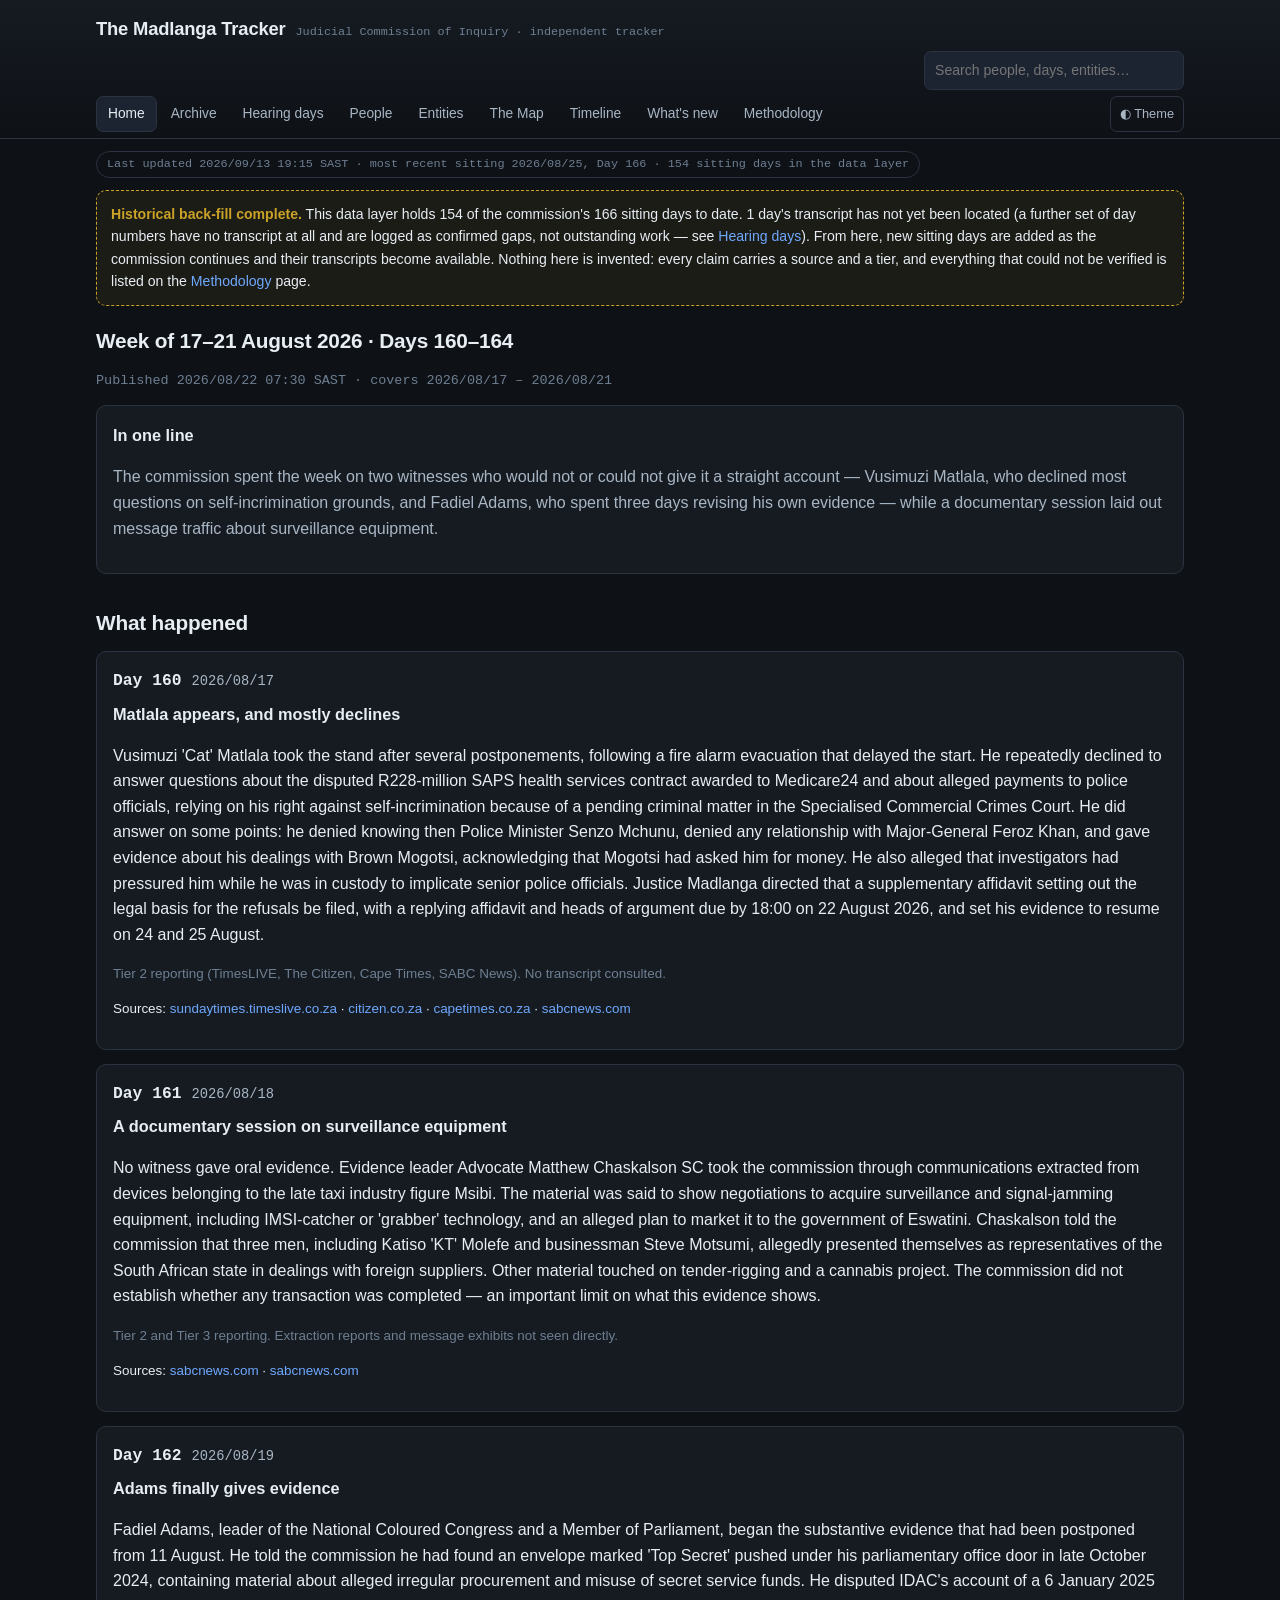
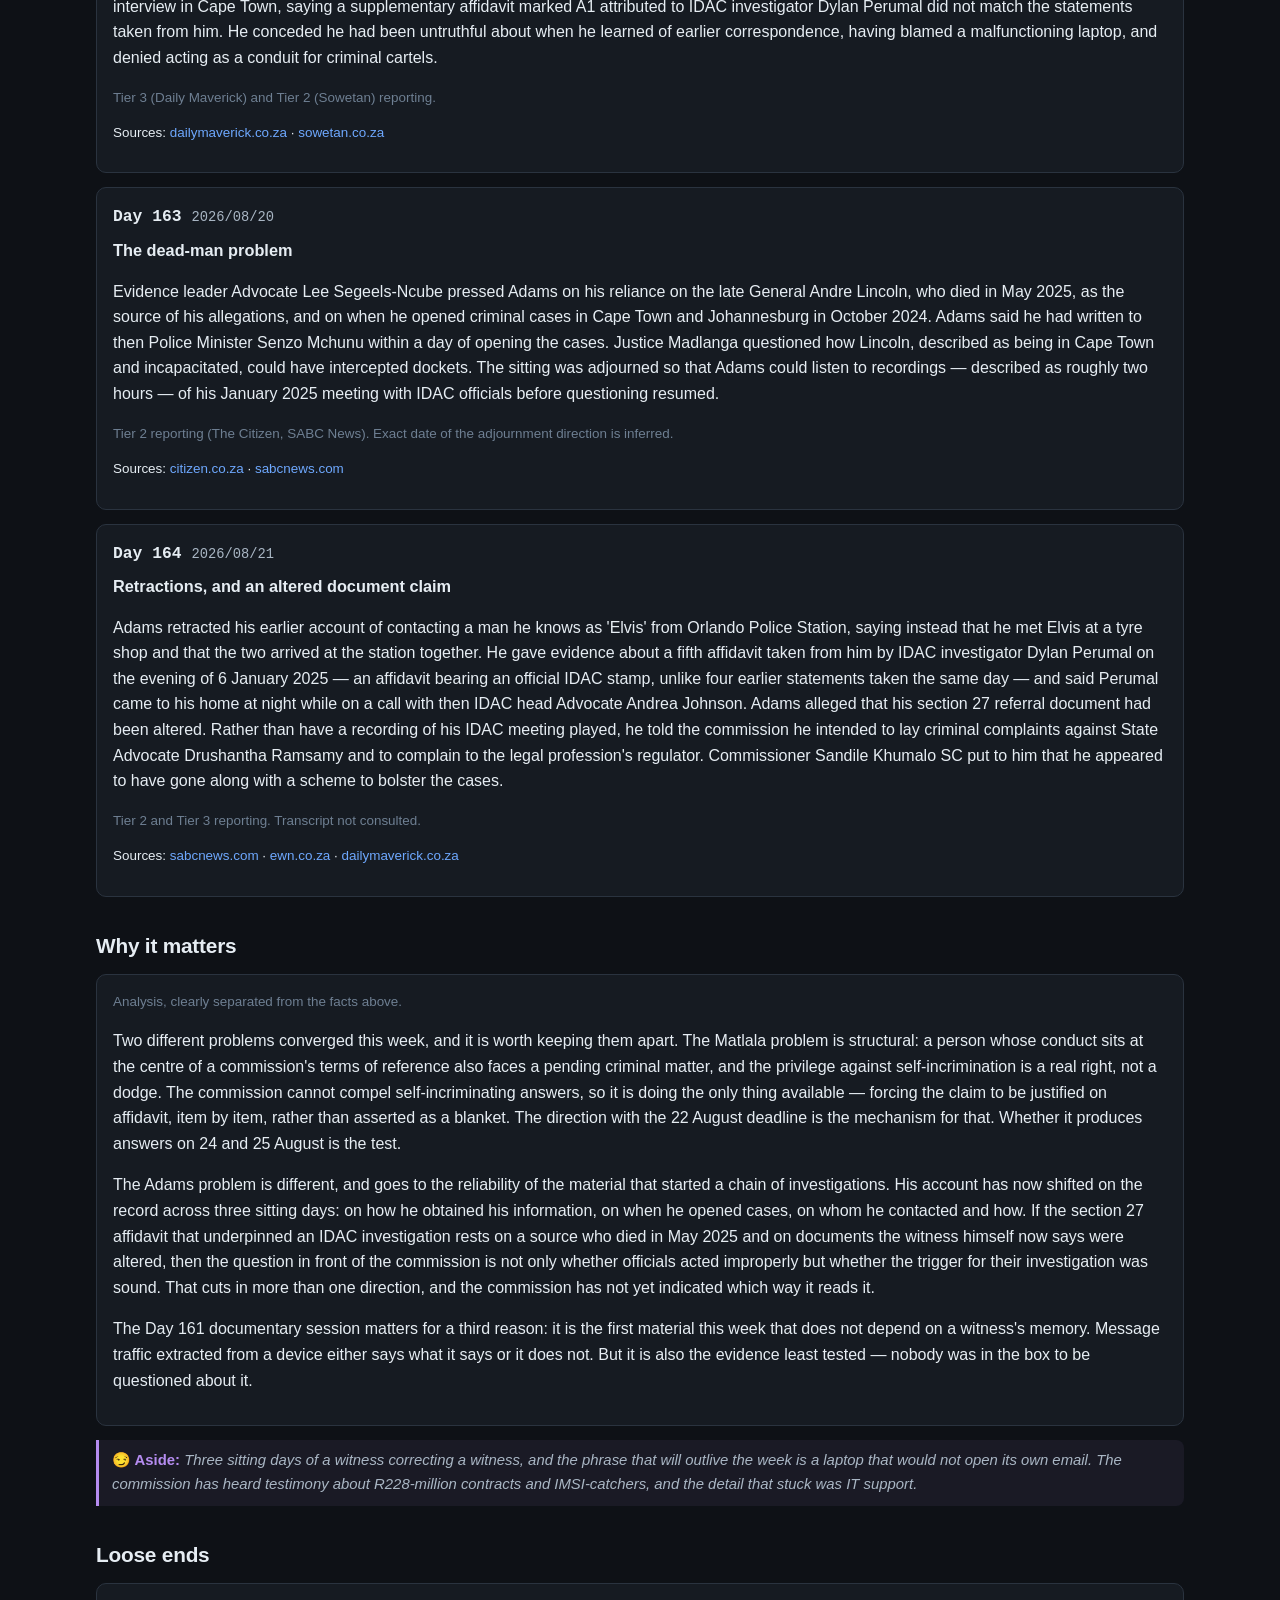
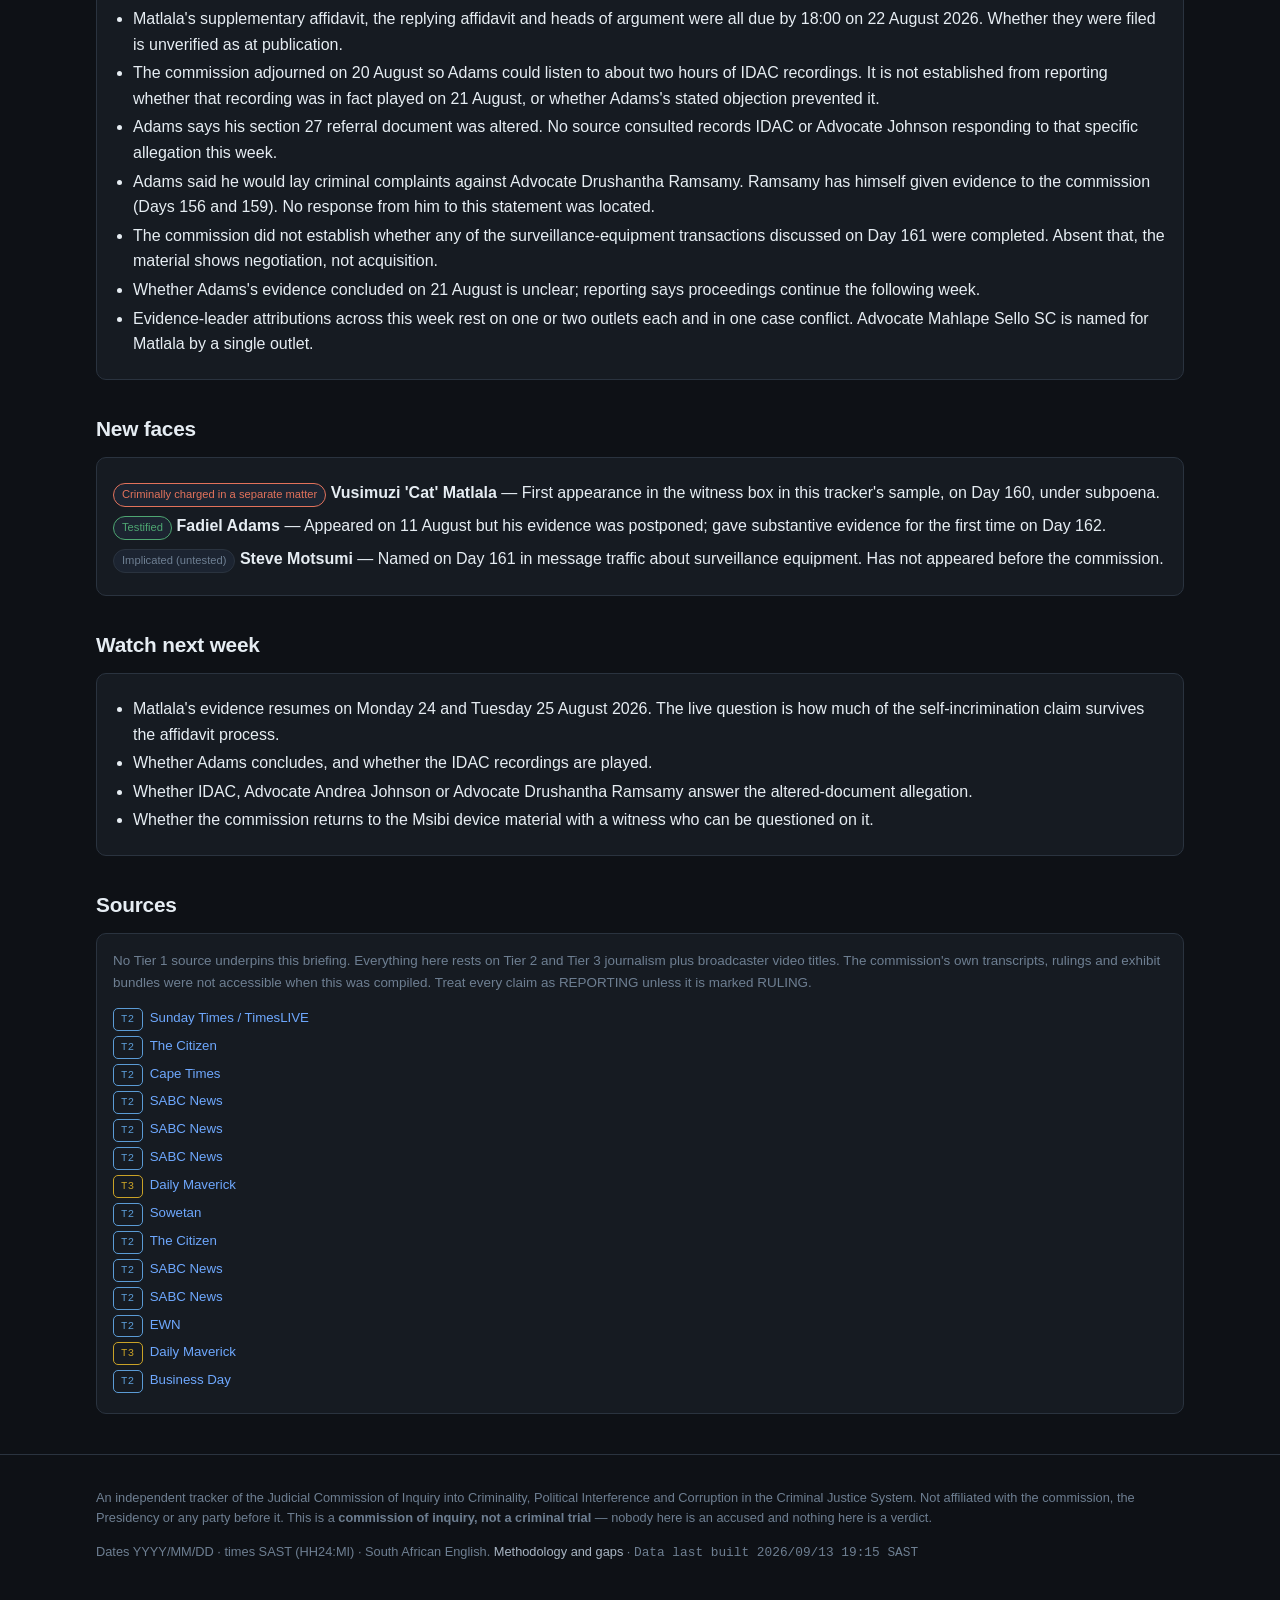
==== commit 4d883686: "commit" ====
--- a/index.html
+++ b/index.html
@@ -14,12 +14,13 @@
 <main class="wrap" id="main">
 <p class="stamp" id="stamp">Loading…</p>
 
-<div class="notice" id="phase-notice"><strong>Back-fill in progress.</strong>
+<div class="notice" id="phase-notice"><strong>Historical back-fill complete.</strong>
 This data layer holds <span id="pn-have">…</span> of the commission's <span id="pn-total">…</span>
-sitting days so far. <span id="pn-outstanding">…</span> are still being processed from the
-commission's own transcripts (a handful of day numbers have no transcript at all and are logged as
-confirmed gaps, not outstanding work). Nothing here is invented: every claim carries a source and a
-tier, and everything that could not be verified is listed on the
+sitting days to date. <span id="pn-outstanding">…</span> day's transcript has not yet been located
+(a further set of day numbers have no transcript at all and are logged as confirmed gaps, not
+outstanding work — see <a href="days.html">Hearing days</a>). From here, new sitting days are added
+as the commission continues and their transcripts become available. Nothing here is invented: every
+claim carries a source and a tier, and everything that could not be verified is listed on the
 <a href="methodology.html">Methodology</a> page.</div>
 <div id="brief"></div>
 </main>
--- a/assets/css/app.css
+++ b/assets/css/app.css
@@ -82,6 +82,11 @@
 .theme-btn {
   margin-left: auto; background: none; border: 1px solid var(--line); color: var(--fg-2);
   border-radius: 7px; padding: 5px 9px; cursor: pointer; font-size: 0.8rem; flex: none;
+}
+.site-search { margin: 0 0 8px; }
+.site-search input[type="search"] { width: 100%; }
+@media (min-width: 720px) {
+  .site-search { flex: 1 1 220px; margin: 0 0 6px auto; max-width: 260px; }
 }
 
 /* ---------- layout ---------- */
